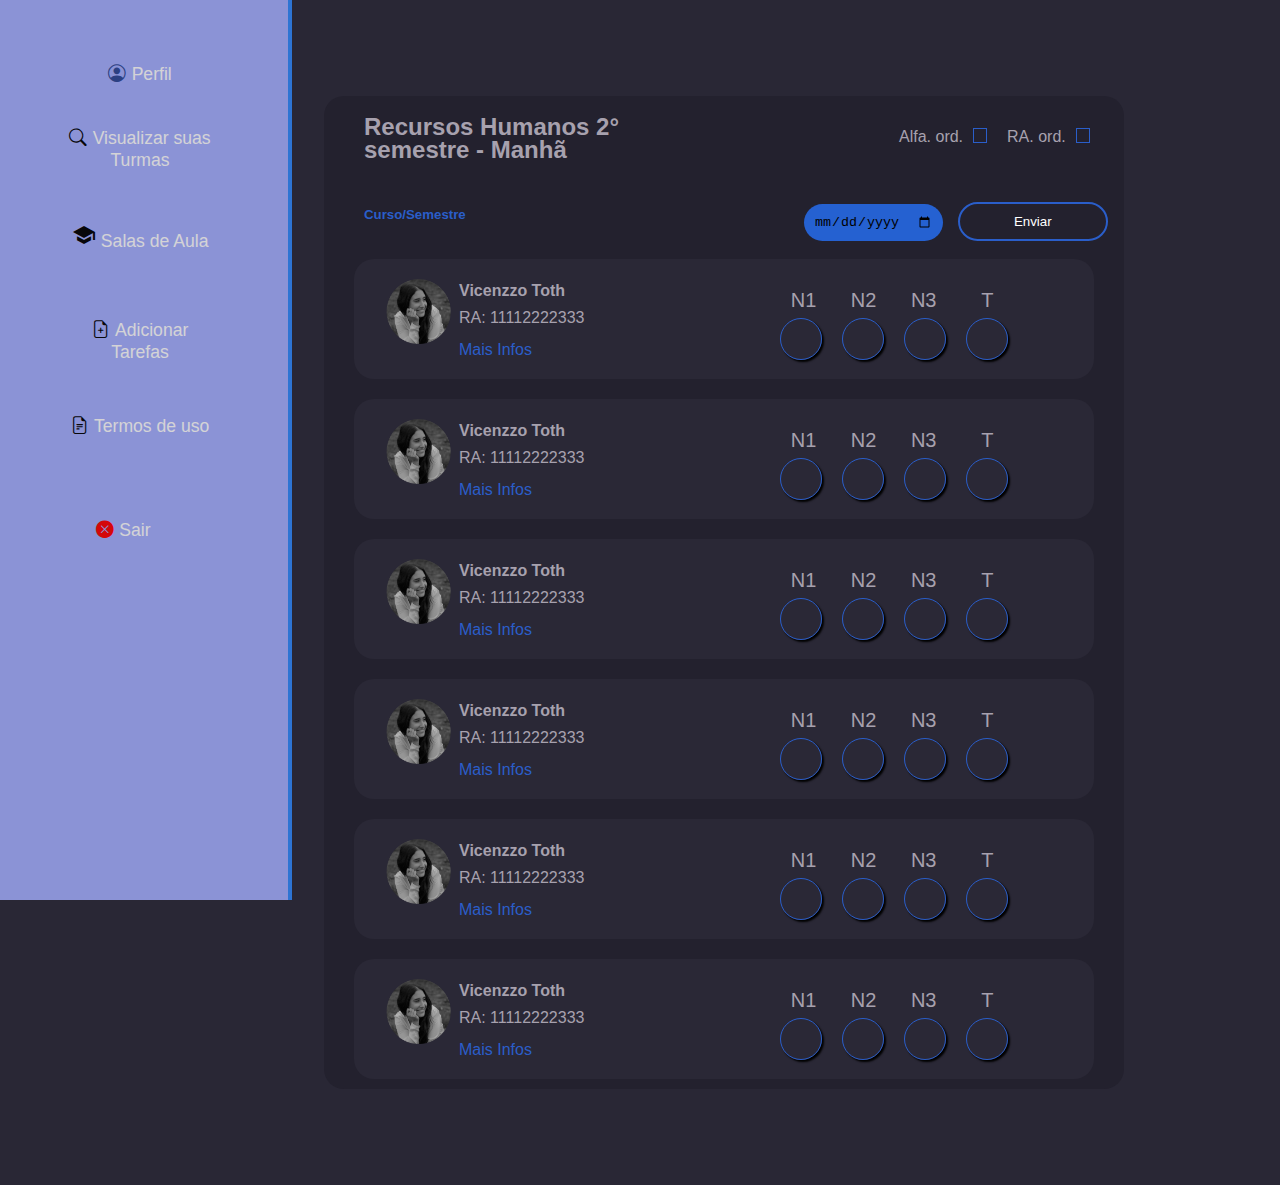
==== nota.html @ 0baa4a84 "Commit três telas" ====
<!DOCTYPE html>
<html lang="en">
<head> <meta charset="UTF-8">
    <meta http-equiv="X-UA-Compatible" content="IE=edge">
    <meta name="viewport" content="width=device-width, initial-scale=1.0">
    <link rel="stylesheet" href="style.css">
    <link rel="stylesheet" href="https://cdn.jsdelivr.net/npm/bootstrap-icons@1.8.3/font/bootstrap-icons.css">
    <link rel="stylesheet" href="https://unicons.iconscout.com/release/v4.0.0/css/line.css">
    <link rel="icon" type="image/x-icon" href="../Assets/image/favicon.ico">
    <link  rel="stylesheet"  href="https://fonts.googleapis.com/icon?family=Material+Icons">
    <title>Cadastro Notas</title>
    <link rel="stylesheet" href="chamada.css">
    <style>
        input[type=text]{
            color: white;
            width: 40px; height: 40px; text-align: center;border-radius: 50%; padding-left: 0; margin: 0px  20px 0px 0px;
        }
        .containerChamada{
            margin-left: 25%; margin-right: 10%;
        }
        .alfa_order{
            margin-left: 35%;
        }
        .bt_alfa_order, .bt_ra_order{
            width: 10px; height: 15px; margin-top: 4%; margin-left: 10px;
            background-color: transparent; border: 1px solid #2A5ECA;

        }.ra_order{
            margin-left: 20px;
        }
        .desc_curso_semestre{
            float: left; margin-left: 40px; color: #2A5ECA;
        }
        .container_data_enviar{
            
            padding-top: 20px; margin-left: 60%;
        }
        .bt_enviar_nota{
            margin-left: 10px;color: white; border: 2px solid #2A5ECA; background-color: transparent;  padding: 10px;
                border-radius: 20px; width: 150px;
        }
        .txt_nome_do_aluno{
            margin-bottom:-12px;
        }
        .txt_ra_aluno{
            margin-bottom: 10px;
        }
        .link_mais_infos_aluno{
            text-decoration: none; color: #2A5ECA;
        }
        .container_titulos_das_notas{
            display: flex;
        }
        .titulo_notas_nota_um, .titulo_notas_nota_dois, .titulo_notas_nota_tres, .titulo_notas_trabalho{
            margin-top: 30px;
            margin-bottom: 10px;
            margin-right: 10px;
            font-size: 20px;
        }
        .titulo_notas_nota_um{
            margin-left: 160%;
        }
        .titulo_notas_nota_dois, .titulo_notas_nota_tres{
            margin-left: 19%;
        }
        .titulo_notas_trabalho{
            margin-left: 27%;
        }
        .container_input_notas{
            margin: 8% auto; display: flex;
        }
    </style>
    <script>
        const changeImage = (e) => {
            document.getElementById("Myelement").style.backgroundImage = "url(check2.svg)";
            var teste =  document.getElementById("Myelement");
            console.log(teste.target);
        }
    </script>
</head>
<body>
    <header>
        <nav class="nav">
          
           <a href="index.html" class="nav-logo" title="Siga 2.0"></a>
         <div class="nav-menu" id="nav-menu">
           <ul class="nav-list">
           <li class="nav-item"> 
           <a href="tt.html" class="nav-link-active nav-link" title= "Perfil">
           <i class="bi bi-person-circle link-icon"></i>
           <span class="link-text">Perfil </span>
           </a>
           </li>
     
           <li class="nav-item">
           <a href="https://deadwordyaccounting.guilhermeggg.repl.co/" class="nav-link"  title= "Visualizar suas Turmas">
           <i class="bi bi-search link-icon"></i>
           <span class="link-text">  Visualizar suas Turmas </span>
           </a>
           </li >
     
           <li class="nav-item">
           <a href="teste.html" class="nav-link"  title= "Salas de Aula">
           <i class="material-icons link-icon">school</i>
           <span class="link-text">  Salas de Aula </span>
           </a>
           </li>
     
           <li class="nav-item">
           <a href="t.html" class="nav-link"  title= "Adicionar Tarefas">
           <i class="bi bi-file-earmark-plus link-icon"></i>
           <span class="link-text"> Adicionar Tarefas </span>
           </a>
           </li>
         
           <li class="nav-item">
           <a href="t.html" class="nav-link"  title= "Termos de uso">
           <i class="bi bi-file-earmark-text link-icon"></i>
           <span class="link-text"> Termos de uso </span>
           </a>
           </li>
           </ul>
         </div>  
          
           <div class="nav-options">
             <a href="index.html" class="nav-link" title="Sair">
               <i class="bi bi-x-circle-fill link-icon link-exit"></i>
               <span class="link-text">Sair</span>
             </a>
             <i class="bi bi-list menu-burger " id="nav-toggle"></i>
           </div>
       </nav>
     </header>


<!-- COLOCAR TUDO NA FOLHA DE ESTILO EM CASCATA POR FAVOR SEU ANIMAL VICENZZO TOTH -->

     <div class="containerChamada">
        <div class="headerChamada">
            <h2>Recursos Humanos 2° <br>
            semestre - Manhã</h2>
            <label for="cbOrderAfa" class="alfa_order">Alfa. ord.</label>
            
            <button onclick="changeImage()" value="1" class="bt_alfa_order" id="Myelement"></button>
            
            <label for="cbOrderRA" class="ra_order">RA. ord.</label>
            <button class="bt_ra_order"></button>
        </div>
        <div class="handleChamadaAluno">
            <h5 class="desc_curso_semestre">Curso/Semestre </h5>
            <div class="container_data_enviar">
             
                <input type="date" name="daChamada" id="daChamada">
                <span id="#"></span>
                <button class="bt_enviar_nota">Enviar</button>
            </div>
        </div>
        <div class="containerChamadaAluno">
            <div class="cardChamadaAluno">
                 <img  src="foto-perfil-redonda.webp" alt="">
                 <div>
                    <h4 class="txt_nome_do_aluno">Vicenzzo Toth</h4>
                    <p class="txt_ra_aluno">RA: 11112222333</p>
                    <a href="#" class="link_mais_infos_aluno">Mais Infos</a>
                </div>
                <div class="container_titulos_das_notas">
                   <label class="titulo_notas_nota_um" for="">N1</label>
                   <label class="titulo_notas_nota_dois" for="">N2</label>
                   <label class="titulo_notas_nota_tres" for="">N3</label>
                   <label class="titulo_notas_trabalho" for="">T</label>
                </div>
                <div class="container_input_notas">
                    <input class="input_text_notas" type="text" maxlength="1">
                    <input class="input_text_notas" type="text" maxlength="1">
                    <input class="input_text_notas" type="text" maxlength="1">
                    <input class="input_text_notas" type="text" maxlength="1">
                </div>
            </div>
            <div class="cardChamadaAluno">
                <img  src="foto-perfil-redonda.webp" alt="">
                 <div>
                    <h4 class="txt_nome_do_aluno">Vicenzzo Toth</h4>
                    <p class="txt_ra_aluno">RA: 11112222333</p>
                    <a href="#" class="link_mais_infos_aluno">Mais Infos</a>
                </div>
                <div class="container_titulos_das_notas">
                   <label class="titulo_notas_nota_um" for="">N1</label>
                   <label class="titulo_notas_nota_dois" for="">N2</label>
                   <label class="titulo_notas_nota_tres" for="">N3</label>
                   <label class="titulo_notas_trabalho" for="">T</label>
                </div>
                <div class="container_input_notas">
                    <input class="input_text_notas" type="text" maxlength="1">
                    <input class="input_text_notas" type="text" maxlength="1">
                    <input class="input_text_notas" type="text" maxlength="1">
                    <input class="input_text_notas" type="text" maxlength="1">
                </div>
            </div>
            <div class="cardChamadaAluno">
                <img  src="foto-perfil-redonda.webp" alt="">
                <div>
                   <h4 class="txt_nome_do_aluno">Vicenzzo Toth</h4>
                   <p class="txt_ra_aluno">RA: 11112222333</p>
                   <a href="#" class="link_mais_infos_aluno">Mais Infos</a>
               </div>
               <div class="container_titulos_das_notas">
                  <label class="titulo_notas_nota_um" for="">N1</label>
                  <label class="titulo_notas_nota_dois" for="">N2</label>
                  <label class="titulo_notas_nota_tres" for="">N3</label>
                  <label class="titulo_notas_trabalho" for="">T</label>
               </div>
               <div class="container_input_notas">
                   <input class="input_text_notas" type="text" maxlength="1">
                   <input class="input_text_notas" type="text" maxlength="1">
                   <input class="input_text_notas" type="text" maxlength="1">
                   <input class="input_text_notas" type="text" maxlength="1">
               </div>
            </div>
            <div class="cardChamadaAluno">
                <img  src="foto-perfil-redonda.webp" alt="">
                <div>
                   <h4 class="txt_nome_do_aluno">Vicenzzo Toth</h4>
                   <p class="txt_ra_aluno">RA: 11112222333</p>
                   <a href="#" class="link_mais_infos_aluno">Mais Infos</a>
               </div>
               <div class="container_titulos_das_notas">
                  <label class="titulo_notas_nota_um" for="">N1</label>
                  <label class="titulo_notas_nota_dois" for="">N2</label>
                  <label class="titulo_notas_nota_tres" for="">N3</label>
                  <label class="titulo_notas_trabalho" for="">T</label>
               </div>
               <div class="container_input_notas">
                   <input class="input_text_notas" type="text" maxlength="1">
                   <input class="input_text_notas" type="text" maxlength="1">
                   <input class="input_text_notas" type="text" maxlength="1">
                   <input class="input_text_notas" type="text" maxlength="1">
               </div>
            </div>
            <div class="cardChamadaAluno">
                <img  src="foto-perfil-redonda.webp" alt="">
                <div>
                   <h4 class="txt_nome_do_aluno">Vicenzzo Toth</h4>
                   <p class="txt_ra_aluno">RA: 11112222333</p>
                   <a href="#" class="link_mais_infos_aluno">Mais Infos</a>
               </div>
               <div class="container_titulos_das_notas">
                  <label class="titulo_notas_nota_um" for="">N1</label>
                  <label class="titulo_notas_nota_dois" for="">N2</label>
                  <label class="titulo_notas_nota_tres" for="">N3</label>
                  <label class="titulo_notas_trabalho" for="">T</label>
               </div>
               <div class="container_input_notas">
                   <input class="input_text_notas" type="text" maxlength="1">
                   <input class="input_text_notas" type="text" maxlength="1">
                   <input class="input_text_notas" type="text" maxlength="1">
                   <input class="input_text_notas" type="text" maxlength="1">
               </div>
            </div>
            <div class="cardChamadaAluno">
                <img  src="foto-perfil-redonda.webp" alt="">
                <div>
                   <h4 class="txt_nome_do_aluno">Vicenzzo Toth</h4>
                   <p class="txt_ra_aluno">RA: 11112222333</p>
                   <a href="#" class="link_mais_infos_aluno">Mais Infos</a>
               </div>
               <div class="container_titulos_das_notas">
                  <label class="titulo_notas_nota_um" for="">N1</label>
                  <label class="titulo_notas_nota_dois" for="">N2</label>
                  <label class="titulo_notas_nota_tres" for="">N3</label>
                  <label class="titulo_notas_trabalho" for="">T</label>
               </div>
               <div class="container_input_notas">
                   <input class="input_text_notas" type="text" maxlength="1">
                   <input class="input_text_notas" type="text" maxlength="1">
                   <input class="input_text_notas" type="text" maxlength="1">
                   <input class="input_text_notas" type="text" maxlength="1">
               </div>
            </div>
            
            </div>
    
</div>
</body>
</html>
---- style.css ----
body {
    font-family: 'Arial', sans-serif;
    font-weight: 300;
    line-height: 1.42em;
    color: #A7A1AE;
    background-color:#292735;
      display: flex;
    /* background-image: url(imagem/Screenshot_13.png) ; */
  }
  
  /*  Logo da pagina */
  .nav-logo {
    margin-top: 2rem;
    margin-left: 6rem;
      width: 100px;
      content: url(imagem/R.png);
  }
  
  /* Lista Itens Menu lateral UL*/
  @media screen and (max-width: 1150px) {
      .nav-menu {
          position: fixed;
          left: 0;
          background-color: #a4b0ff;
          width: 100vw;
          top: -200vw;
          display: grid;
          justify-content: center;
          transition: 0.3s;
          border-radius: 0 0 2.5rem 2.5rem;
          padding-top: 1rem;
      }
  }
  
  /* Menu de navegação lateral */
  .nav {
    position: fixed;
    top: 0px;
    left: 0;
    margin: 0;
    height: 100%;
    width: 18rem;
    background-color: #a4b0ff;
    overflow: hidden;
    opacity: 0.8;
    transition: width .5s;  
     border-right: 4px inset #2f89fc;
  }
  
  /* Lista Itens Menu lateral UL*/
  .nav-list{
    list-style: none;
  margin-right: 3rem;
  }
  
  /* Lista Itens Menu lateral LI */
  .nav-item{
    right: 0;
    margin: 1.5rem;
    padding: 2.0;
    text-align: center;
  }
  
  /* Lista  Menu lateral LI Links */
  .nav-link  {
    display: block;
    font-size: 1.2rem;
    text-decoration: none;
    color: #000000;
    height: 4.5rem;
  }
  
  /* Efeito Link Menu lateral  */
  .nav-link:hover {
  color: #c71f1f;
  }
  
  /* Item da Pagina atual Menu Lateral*/
  .nav-link-active {
      color: #2e4897;
       display: block;
    font-size: 1.2rem;
    text-decoration: none;
    height: 2.5rem;
  }
  
  .nav-options {
    margin: 1.5rem;
    padding: 0.5rem;
    text-align: center;
    gap: 3rem;
    display: flex;
  }
  
  .link-icon {
      font-size: 1.1rem;
  }
  
  .link-exit {
      color: #ff0000;
    margin-left: 4rem;
  }
  
  .link-text {
      font-size: 1.1rem;
      font-weight: bolder;
  }
  
  .menu-burger {
      font-size: 2.5rem;
      display: none;
      cursor: pointer;
  }
  
  .show-menu {
      top: 12rem;
  }
  
  @media screen and (max-width: 1150px) {
      body {
          display: grid;
      }
    
      header {
          width: 100vw;
          height: 13rem;
          display: grid;
          top: 0;
          z-index: 5;
          position: fixed;
          gap: 0;
      }
  
      main {
          position: relative;
          margin: 15rem 0 0;
      }
  
      .nav {
          display: flex;
          justify-content: space-between;
          padding: 0 2.5%;
          width: 95%;
          height: 10rem;
          background-color: #a4b0ff ;
          position: relative;
      }
  
      .nav-logo {
          width: 150px;
      }
  
      .menu-burger {
          display: block;
      }
  
  }
  @media screen and (max-width: 768px) {
      .nav-logo {
          width: 100px;
      }
  
      .link-icon {
          font-size: 1.75rem;
      }
  
      .link-text {
          font-size: 1.75rem;
      }
  }
  
  @media screen and (max-width: 600px) {
      .nav-logo {
          width: 80px;
        height: 80px;
      }
   nav {
          width: 100%;
          height: 8rem;
          background-color: #a4b0ff ;
      }
     .link-icon {
          font-size: 1.75rem;
      }
  
      .link-text {
          font-size: 1.75rem;
      }
      .menu-burger {
          font-size: 2.5rem;
      }
  }
  
  @media screen and (max-width: 492px) {
      .nav-logo {
          width: 80px;
        height: 80px;
      }
   .nav {
          width: 100%;
          height: 8rem;
          background-color: #a4b0ff ;
      
      }
      .menu-burger {
          font-size: 1.5rem;
      }
    
      .link-icon {
          font-size: 1rem;
      }
  
      .link-text {
          font-size: 1rem;
      }
  }





.containerForms{
    background-color: rgba(255, 0, 0, 0);
    width: 500px;
    height: 600px;
    text-align: center;
    margin: 4% auto;
  
}
form{
    background-color: #1B1A22;
    width: 100%;
    height: 100%;
    margin: auto;
    border-radius: 20px;
 
}
input[type=text], input[type=submit]{
    width: 350px;
    margin: 0px  40px 20px 50px;
    height: 40px;
   background-color: transparent;
   border: 1px solid #2A5ECA;
    font-size: 20px;
    border-radius: 20px;
    box-shadow: 2px 2px 2px black;
    padding: 0px 0px 0px 10px;
    transition: 1s;
}
input[type=submit]:hover{
    background-color: #2A5ECA;
    border: 1px solid black;
   
}
span{
    font-size: 20px;
    margin-top: 50px!important;
    color: white;
}
hr{
    border: 0;
    height: 1px;
    background-color: #2A5ECA;
}

.select_cursos{
    width: 350px;
    margin-bottom: 20px;
    margin-top: 20px;
    height: 40px;
    border-radius: 20px;
    padding: 0px 0px 0px 10px;
    font-size: 20px;
    background-color: transparent;
    border: 1px solid #2A5ECA;
   
}
.select_aulas{
    width: 350px;
    margin-bottom: 40px;
    height: 40px;
    border-radius: 20px;
    padding: 0px 0px 0px 10px;
    font-size: 20px;
    border: 1px solid #2A5ECA;
    background-color: transparent;
}
select:invalid{
    color: gray
}
option{
    height: 30px;
    border: 1px solid #cbcbcb;
    padding-left: 17px;
    padding-top: 12px;

}
input[type=file]{
    display: none;
}
.label-file{
   
    height: 30px;
    background-color: rgba(255, 255, 255, 0);
    border-radius: 20px; 
    color: gray;
  
    padding: 6px 20px;
    border: 1px solid #2A5ECA;
}
---- chamada.css ----
.containerChamada{
    background-color: #23212E;
    width: 800px;
    height: 100%;
    margin: 7% auto;
    margin-left: 30%;
    border-radius: 20px;
}
.headerChamada{
    display: flex;

}
label{
    justify-content: right;
    align-items: right;
    text-align: right;
    margin-top: 30px;
}
h2{
    margin-left: 40px;
}

.containerChamadaAluno{
    width: 800px;
    height: 100%;
    display: flex;
    flex-wrap: wrap;
    margin: 0;
}
.cardChamadaAluno{
    background-color: #2A2836;
    flex: 1 1 300px;
    height: 120px;
    margin:  10px 30px 10px 30px;
    border-radius: 20px;
    display: flex;

}
.cardChamadaAluno img{
    margin-top: 20px;
    margin-left: 25px;
    width: 80px;
    height: 65px;
    
    
}

input[type=date]{
   


    border: none;
    background-color: #2561D1;
    padding: 10px;
    border-radius: 20px;
}

input[type=checkbox]{
    background-color: transparent;
    border: 1px solid #2561D1;
}
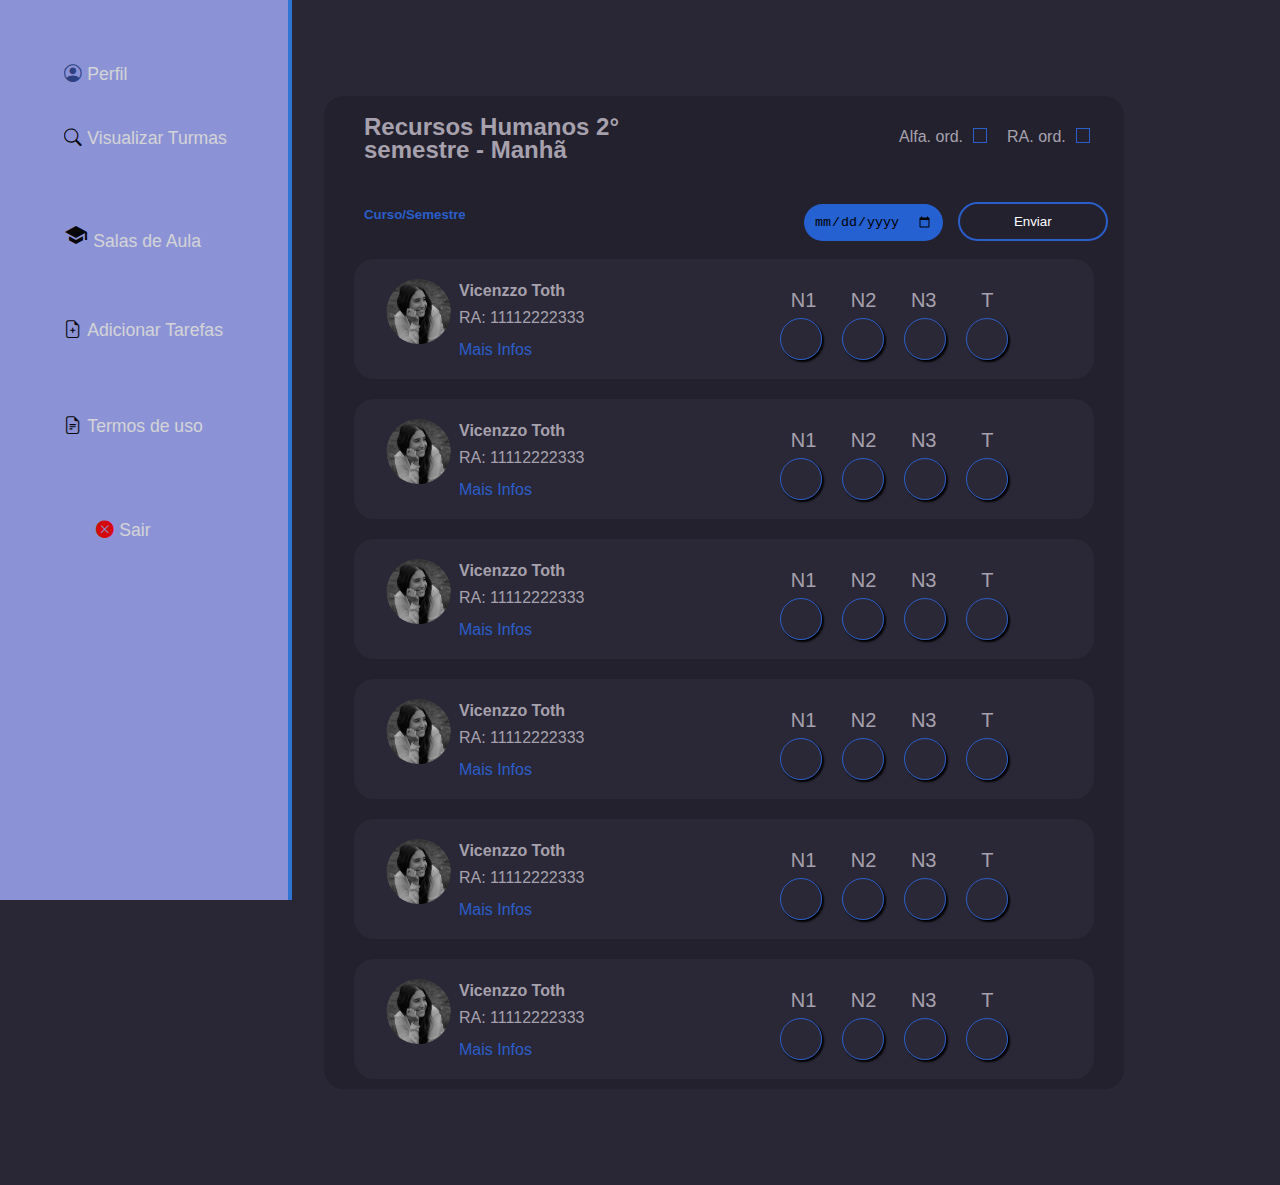
==== commit 4b174dc3: "Esta certo o menu lateral" ====
--- a/nota.html
+++ b/nota.html
@@ -95,7 +95,7 @@
            <li class="nav-item">
            <a href="https://deadwordyaccounting.guilhermeggg.repl.co/" class="nav-link"  title= "Visualizar suas Turmas">
            <i class="bi bi-search link-icon"></i>
-           <span class="link-text">  Visualizar suas Turmas </span>
+           <span class="link-text">  Visualizar Turmas </span>
            </a>
            </li >
      
--- a/style.css
+++ b/style.css
@@ -45,12 +45,14 @@
     opacity: 0.8;
     transition: width .5s;  
      border-right: 4px inset #2f89fc;
+     text-align: justify;
   }
   
   /* Lista Itens Menu lateral UL*/
   .nav-list{
     list-style: none;
   margin-right: 3rem;
+  width: 100%;
   }
   
   /* Lista Itens Menu lateral LI */
@@ -58,7 +60,9 @@
     right: 0;
     margin: 1.5rem;
     padding: 2.0;
-    text-align: center;
+    white-space: nowrap;
+    overflow: hidden;
+    text-overflow: ellipsis;
   }
   
   /* Lista  Menu lateral LI Links */
